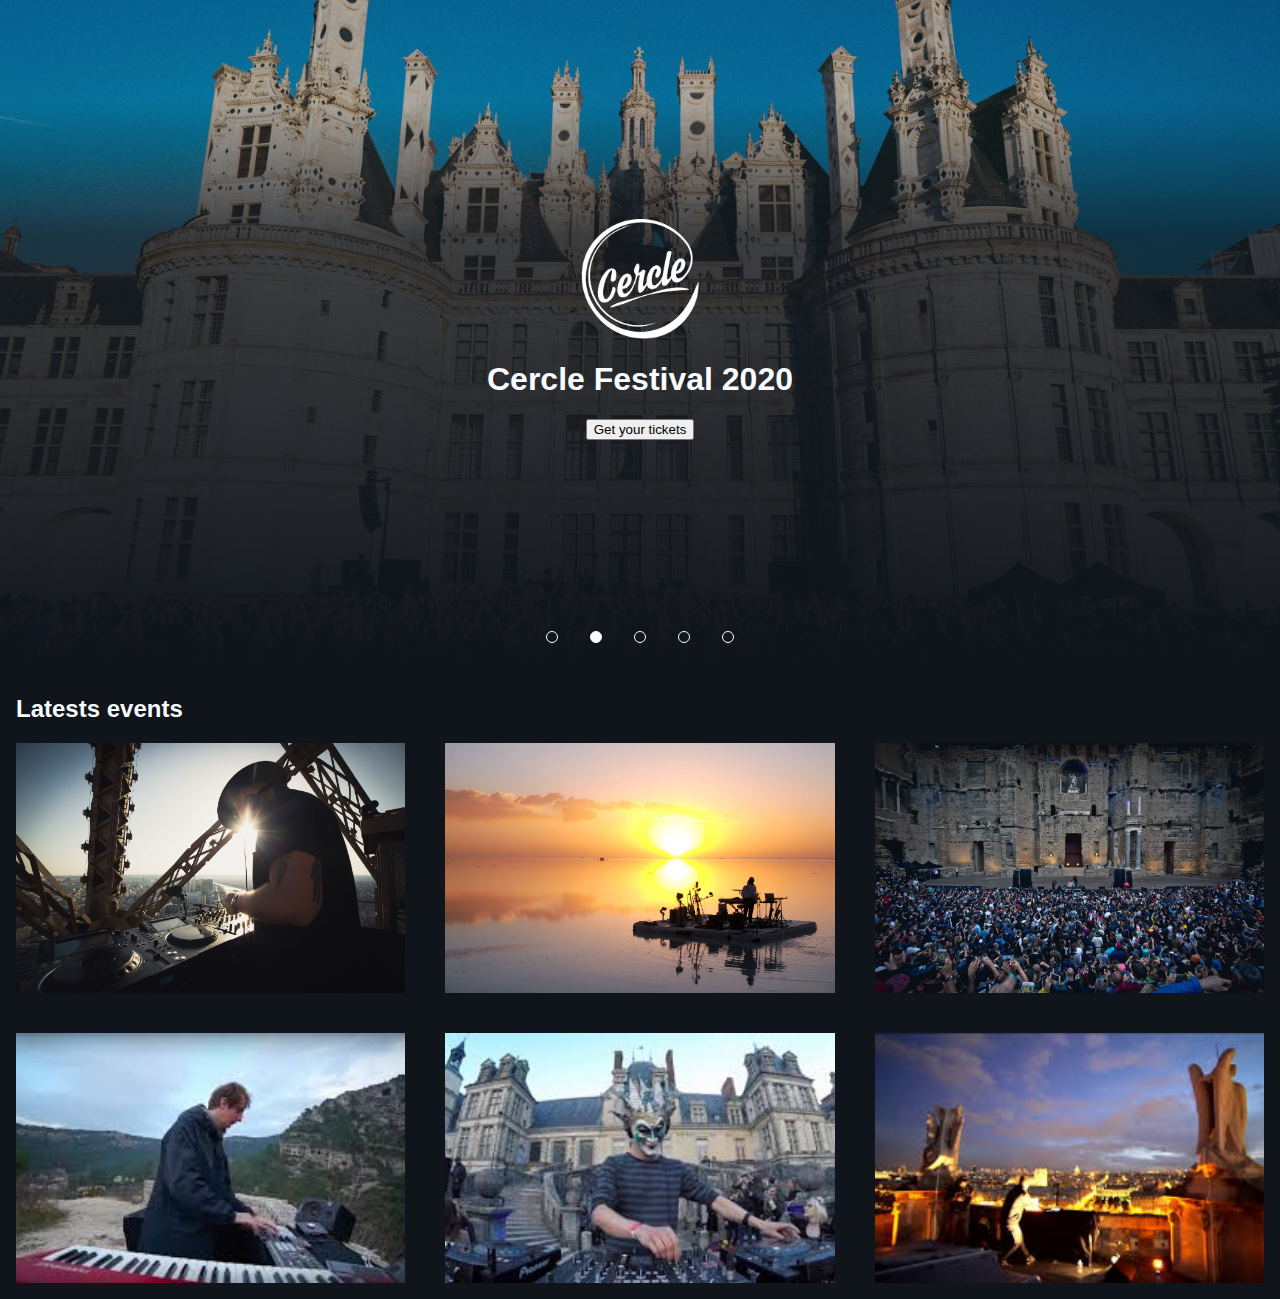
==== index.html @ 2aad7b64 "Estructura basica y estilo de la pagina principal" ====
<!DOCTYPE html>
<html lang="en">
	<head>
		<meta charset="UTF-8" />
		<meta name="viewport" content="width=device-width, initial-scale=1.0" />
		<title>Cercle</title>
        <link rel="stylesheet" href="./css/styles.css" />
        <link rel="stylesheet" href="./css/nav.css" />
        <link rel="stylesheet" href="./css/header.css" />
        <link rel="stylesheet" href="./css/grid.css" />
	</head>
	<body>
		<nav class="nav">
            
        </nav>

		<header class="header">
            <img src="./img/logo.png" alt="">
			<h1>Cercle Festival 2020</h1>
            <button>Get your tickets</button>
            <div class="header__carrousel-dots">
                <div class="dot"></div>
                <div class="dot dot--active"></div>
                <div class="dot"></div>
                <div class="dot"></div>
                <div class="dot"></div>
            </div>
		</header>

		<main>
			<section class="section latest-events">
				<h2>Latests events</h2>
				<div class="grid-container">
					<a href="detail.html">
						<article class="grid-container__item item item-kolsch">
							<div class="item__info">
								<h1 class="item__title">Kölsch</h1>
								<h2 class="item__subtitle">Tour Eiffel</h2>
								<p class="item__description">
									Kölsch playing live at the top of the Eiffel Tower
								</p>
							</div>
							<i class="item__icon item__icon-like"></i>
						</article>
					</a>
					<a href="detail.html">
						<article class="grid-container__item item item-fkj">
							<div class="item__info">
								<h3 class="item__title">FKJ</h3>
								<h4 class="item__subtitle">Salar de Uyuni</h4>
								<p class="item__description">
									FKJ playing an exclusive live set in world's largest salt flat
								</p>
							</div>
							<i class="item__icon item__icon-like-full"></i>
						</article>
					</a>
					<a href="detail.html">
						<article class="grid-container__item item item-solomun">
							<div class="item__info">
								<h3 class="item__title">Solomun</h3>
								<h4 class="item__subtitle">Théâtre Antique d'Orange</h4>
								<p class="item__description">
									Solomun playing his unique DJ set in this amazing roman
									theater
								</p>
							</div>
							<i class="item__icon item__icon-like"></i>
						</article>
					</a>
					<a href="detail.html">
						<article class="grid-container__item item item-loffler">
							<div class="item__info">
								<h3 class="item__title">Christian Löffler</h3>
								<h4 class="item__subtitle">Fontaine de Vaucluse</h4>
								<p class="item__description">
									Christian Löffler playing live in a castle ruin in the
									beautiful south of France
								</p>
							</div>
							<i class="item__icon item__icon-like"></i>
						</article>
					</a>
					<a href="detail.html">
						<article class="grid-container__item item item-brejcha">
							<div class="item__info">
								<h3 class="item__title">Boris Brejcha</h3>
								<h4 class="item__subtitle">Château de Fontainebleau</h4>
								<p class="item__description">
									First set of Boris Brejcha playing for Cercle at Château de Fontainebleau
								</p>
							</div>
							<i class="item__icon item__icon-like"></i>
						</article>
					</a>
					<a href="detail.html">
						<article class="grid-container__item item item-nto">
							<div class="item__info">
								<h3 class="item__title">N'to</h3>
								<h4 class="item__subtitle">Tour Saint-Jacques</h4>
								<p class="item__description">
									N'to live set with a perfect night landscape of the city of Paris.
								</p>
							</div>
							<i class="item__icon item__icon-like"></i>
						</article>
					</a>
				</div>
			</section>
		</main>
	</body>
</html>
---- css/styles.css ----
:root {
    --color-black: #10151B;
    --color-primary: #19232F;
    --color-pearl: #F8FBFF;
    
}

html {
	box-sizing: border-box;
}

*,
*:before,
*:after {
	box-sizing: inherit;
}

body {
    margin: 0;
    padding: 0;
}

img, video {
    max-width: 100%;
}

html {
    background-color: var(--color-black);
    color: var(--color-pearl);
}

* {
    font-family: 'Open Sans', Arial, Helvetica, sans-serif;
}
---- css/header.css ----
.header {
	position: relative;
	height: 35vh;
	overflow: hidden;
	display: flex;
	flex-direction: column;
	justify-content: center;
	align-items: center;
	padding: 1rem;
	background-image: linear-gradient(
			to top,
			var(--color-black),
			rgba(17, 22, 29, 0.8) 65%,
			rgba(17, 22, 29, 0.3) 85%
		),
		url("../img/header_bg.jpg");
	background-position: center;
	background-repeat: no-repeat;
	background-size: cover;
}

.header img {
	height: 60px;
}

.header__carrousel-dots {
    position: absolute;
    bottom: 32px;
	display: flex;
}

.header__carrousel-dots .dot {
	height: 8px;
	width: 8px;
	margin: 0 16px;
	border-radius: 50%;
	border: 1px solid var(--color-pearl);
}

.header__carrousel-dots .dot--active {
	background-color: var(--color-pearl);
}

@media (min-width: 536px) {
	.header {
		padding-bottom: 2rem;
		height: 45vh;
	}
}

@media (min-width: 768px) {
	.header {
		height: 60vh;
	}

	.header img {
		height: 80px;
    }

	.header__carrousel-dots .dot {
		height: 12px;
		width: 12px;
    }
}

@media (min-width: 992px) {
	.header {
		height: 75vh;
	}

	.header img {
		height: 120px;
	}
}

@media (min-width: 1440px) {
	.header {
		margin-left: calc(-50vw + 50%);
		margin-right: calc(-50vw + 50%);
	}
}
---- css/grid.css ----
main {
	margin: 1rem;
}

.grid-container {
	display: grid;
	grid-template-columns: 1fr;
	gap: 16px;
}

.grid-container__item {
	height: 200px;
	background-color: darkslategray;
}

.item {
	position: relative;
	display: flex;
	flex-direction: column;
	justify-content: flex-end;
	align-items: flex-end;

	background-repeat: no-repeat;
	background-position: center;
	background-size: cover;
}

.item-kolsch {
	background-image: url("../img/kolsch_bg.jpg");
}

.item-solomun {
	background-image: url("../img/solomun_bg.jpg");
}

.item-fkj {
	background-image: url("../img/fkj_bg.jpg");
}

.item-loffler {
	background-image: url("../img/christian-loffler_bg.jpeg");
}

.item-brejcha {
	background-image: url("../img/boris-brejcha_bg.jpeg");
}

.item-nto {
	background-image: url("../img/nto_bg.jpeg");
}

.item__info {
	opacity: 0;
	display: flex;
	flex-direction: column;
	justify-content: flex-end;
	align-items: flex-end;
	height: 100%;
	width: 100%;
	padding: 8px 16px;
}

.item__info:hover {
	opacity: 1;
	background-color: rgba(17, 22, 29, 0.5);
}

.item__title,
.item__subtitle,
.item__description {
	text-align: end;
}

.item__title {
	font-size: 1.5rem;
	margin: 0.5rem 0;
	font-weight: normal;
}

.item__subtitle {
	font-size: 1rem;
	margin: 0.5rem 0;
	font-weight: normal;
}

.item__description {
	font-size: 0.8rem;
	font-weight: lighter;
}

.item__icon {
	position: absolute;
	top: 16px;
	right: 16px;
}

.item__icon-like::before {
	content: "\e9d7";
}

.item__icon-like-full::before {
	content: "\e9d9";
}

@media (min-width: 536px) {
	.grid-container {
		margin: 0 15%;
	}
}

@media (min-width: 768px) {
    .latest-events h2,
    .related h2 {
        text-align: left;
    }    

	.grid-container {
		margin: 0;
		grid-template-columns: repeat(2, 1fr);
	}

	.grid-container__item {
		height: 250px;
	}
}

@media (min-width: 992px) {
	.grid-container {
		grid-template-columns: repeat(3, 1fr);
		gap: 40px;
	}
}
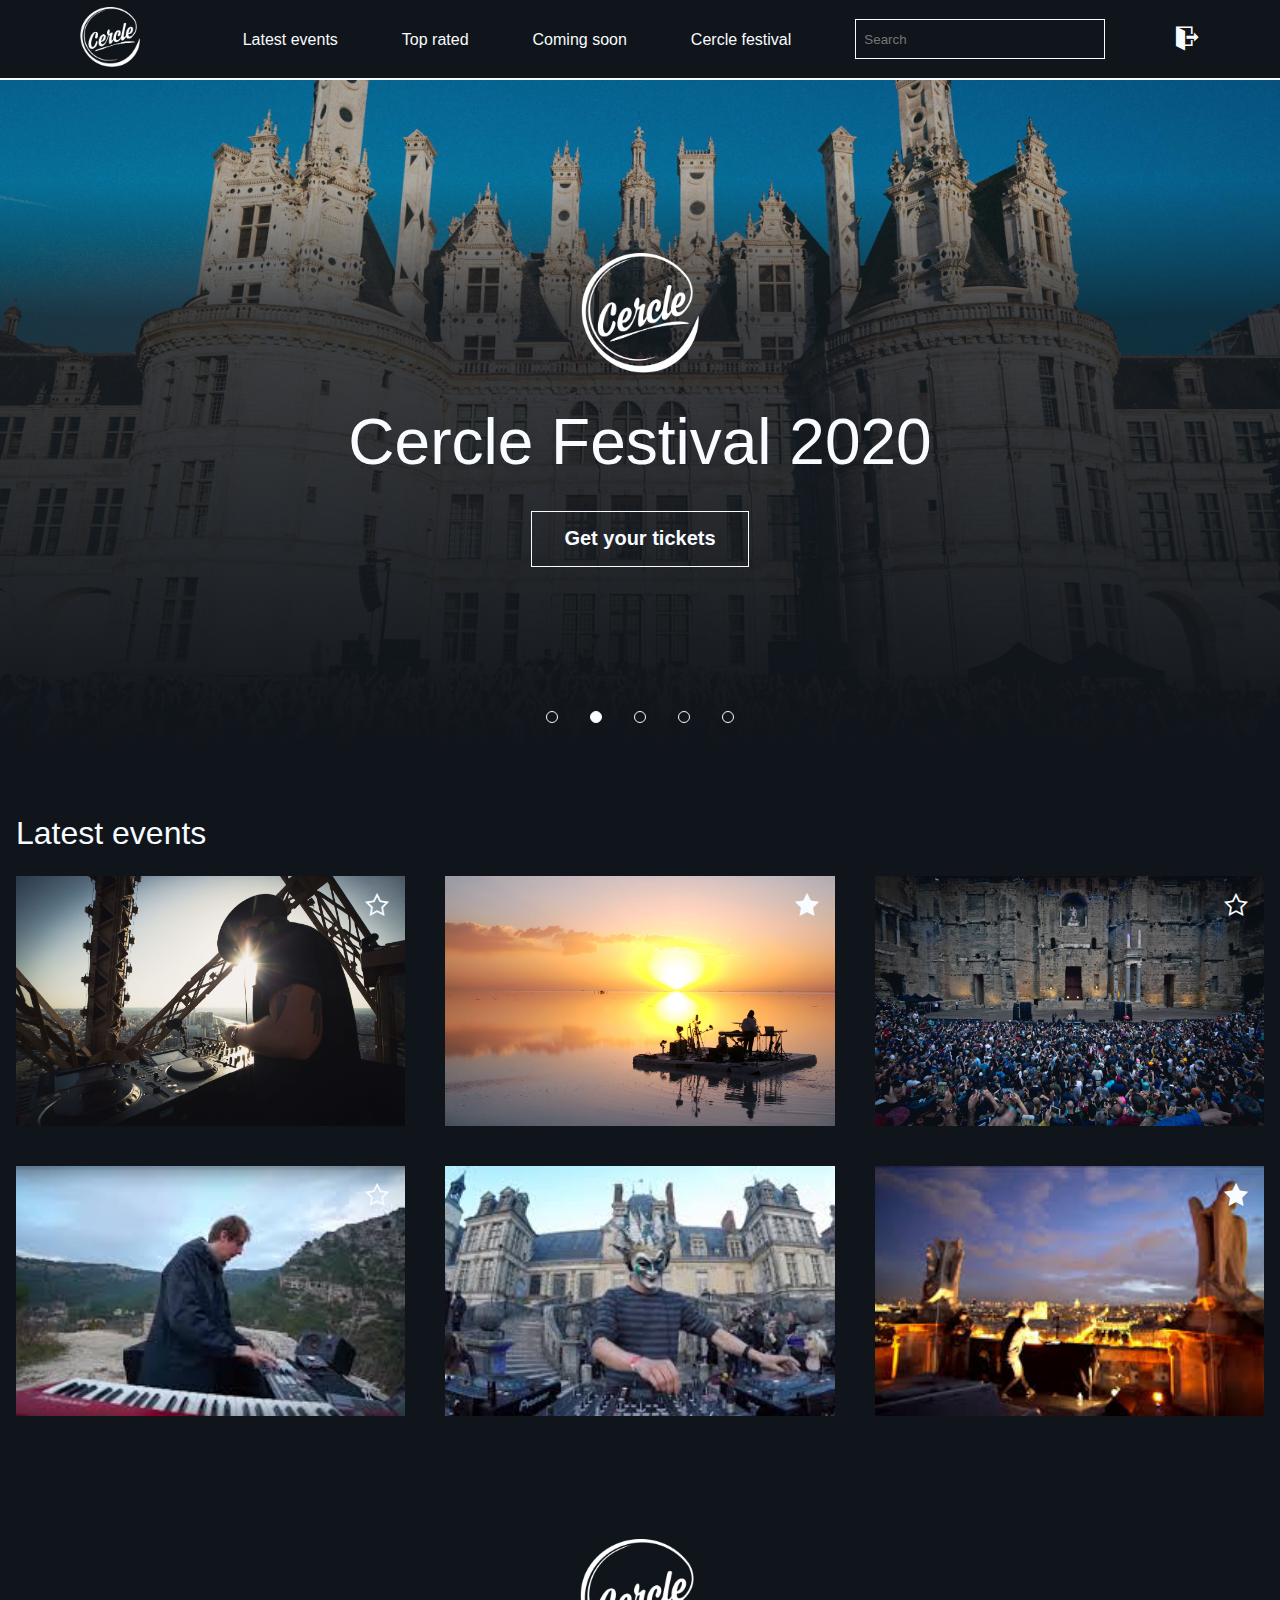
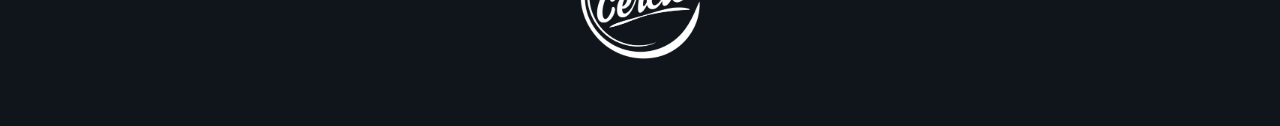
==== commit 99d2b555: "Añadido footer y ajustes en navegación" ====
--- a/index.html
+++ b/index.html
@@ -8,16 +8,44 @@
         <link rel="stylesheet" href="./css/nav.css" />
         <link rel="stylesheet" href="./css/header.css" />
         <link rel="stylesheet" href="./css/grid.css" />
+        <link rel="stylesheet" href="./css/footer.css" />
 	</head>
 	<body>
 		<nav class="nav">
-            
+            <a href="#" class="nav__logo--clickable">
+                <img src="./img/logo.png" alt="Cercle" class="nav__logo">
+            </a>
+			<input type="checkbox" id="nav__burger-checkbox" />
+			<label for="nav__burger-checkbox" class="nav__burger-label"></label>
+
+			<ul class="nav__list">
+				<li class="nav__list__item">
+					<a href="#latest-events">Latest events</a>
+				</li>
+				<li class="nav__list__item">
+					<a href="404.html">Top rated</a>
+				</li>
+				<li class="nav__list__item">
+					<a href="coming-soon.html">Coming soon</a>
+				</li>
+				<li class="nav__list__item">
+					<a href="404.html">Cercle festival</a>
+                </li>
+                <li class="nav__list__item nav__list__item-searchbar">
+                    <input type="search" placeholder="Search">
+                </li>
+            </ul>
+            <a href="login.html">
+                <i class="nav__icon nav__icon-logout"></i>
+            </a>
         </nav>
 
 		<header class="header">
-            <img src="./img/logo.png" alt="">
-			<h1>Cercle Festival 2020</h1>
-            <button>Get your tickets</button>
+            <img src="./img/logo.png" alt="Cercle">
+            <h1>Cercle Festival 2020</h1>
+            <a href="404.html">
+                <button>Get your tickets</button>
+            </a>
             <div class="header__carrousel-dots">
                 <div class="dot"></div>
                 <div class="dot dot--active"></div>
@@ -28,8 +56,8 @@
 		</header>
 
 		<main>
-			<section class="section latest-events">
-				<h2>Latests events</h2>
+			<section class="section latest-events" id="latest-events">
+				<h2>Latest events</h2>
 				<div class="grid-container">
 					<a href="detail.html">
 						<article class="grid-container__item item item-kolsch">
@@ -102,11 +130,16 @@
 									N'to live set with a perfect night landscape of the city of Paris.
 								</p>
 							</div>
-							<i class="item__icon item__icon-like"></i>
+							<i class="item__icon item__icon-like-full"></i>
 						</article>
 					</a>
 				</div>
 			</section>
-		</main>
+        </main>
+        <footer class="footer">
+            <a href="#">
+                <img src="./img/logo.png" alt="Cercle">
+            </a>
+        </footer>
 	</body>
 </html>
--- a/css/styles.css
+++ b/css/styles.css
@@ -1,8 +1,17 @@
+@font-face {
+    font-family: "Icons-Font";
+    src:    url("../fonts/icomoon.eot"),
+            url("../fonts/icomoon.woff") format("woff"),
+            url("../fonts/icomoon.ttf") format("truetype");
+    font-weight: normal;
+    font-style: normal;
+}
+
 :root {
     --color-black: #10151B;
     --color-primary: #19232F;
     --color-pearl: #F8FBFF;
-    
+    --nav-height: 80px;
 }
 
 html {
@@ -16,12 +25,20 @@
 }
 
 body {
-    margin: 0;
+    margin: 0 auto;
     padding: 0;
+    max-width: 1440px;
+    overflow-x: hidden;
 }
 
 img, video {
     max-width: 100%;
+    outline: none;
+}
+
+a {
+    text-decoration: none;
+    color: var(--color-pearl);
 }
 
 html {
@@ -31,4 +48,102 @@
 
 * {
     font-family: 'Open Sans', Arial, Helvetica, sans-serif;
+}
+
+h1,
+h2,
+h3,
+h4,
+h5,
+h6 {
+    margin: 0;
+    font-family: 'Montserrat', Arial, Helvetica, sans-serif;
+    font-weight: normal;
+    text-align: center;
+}
+
+p {
+    margin: 0;
+    font-size: 14px;
+    font-weight: lighter;
+}
+
+h1 {
+    font-size: 24px;
+    margin: 16px 0;
+    text-align: center;
+}
+
+h2 {
+    font-size: 20px;
+    margin: 24px 0;
+}
+
+h3 {
+    font-size: 16px;
+    margin: 24px 0;
+}
+
+i[class*="icon-"]::before,
+i[class*="icon-"]::after {
+    font-family: "Icons-Font";
+    font-size: 24px;
+    font-style: normal;
+}
+
+button {
+    min-height: 32px;
+    padding: 8px 16px;
+    border: 1px solid var(--color-pearl);
+    background-color: transparent;
+    border-radius: 0;
+    font-weight: bold;
+    color: var(--color-pearl);
+}
+
+button:hover {
+    background-color: var(--color-pearl);
+    color: var(--color-black);
+    cursor: pointer;
+}
+
+button:focus {
+    outline: none;
+}
+
+section {
+    margin: 60px 0;
+}
+
+@media (min-width: 536px) {
+    h1 {
+        font-size: 32px;
+    }
+}
+
+@media (min-width: 768px) {
+
+    h1 {
+        font-size: 40px;
+        margin: 24px 0;
+    }
+
+    h2 {
+        font-size: 32px;
+        margin: 24px 0;
+    }
+
+    button {
+        height: 56px;
+        font-size: 20px;
+        padding: 8px 32px;
+    }
+}
+
+@media (min-width: 992px) {
+
+    h1 {
+        font-size: 64px;
+        margin: 32px 0;
+    }
 }--- a/css/nav.css
+++ b/css/nav.css
@@ -0,0 +1,139 @@
+body {
+	margin-top: var(--nav-height);
+}
+
+.nav {
+	height: var(--nav-height);
+	position: fixed;
+	width: 100%;
+	top: 0;
+	left: 0;
+	z-index: 9999;
+	padding: 0 80px;
+	border-bottom: 2px solid var(--color-pearl);
+	background-color: var(--color-black);
+	display: flex;
+	align-items: center;
+	justify-content: space-between;
+}
+
+.nav__logo {
+    height: 60px;
+    width: 60px;
+}
+
+.nav__list {
+	height: 100%;
+	display: flex;
+	list-style: none;
+	margin: 0;
+	padding: 0;
+}
+
+.nav__list__item {
+	display: flex;
+	justify-content: center;
+	align-items: center;
+}
+
+.nav__list__item > a {
+	display: block;
+	height: 100%;
+	line-height: var(--nav-height);
+	padding: 0 32px;
+	transition: all 0.25s ease-in-out;
+}
+
+.nav__list__item > a:hover {
+	background-color: var(--color-pearl);
+	color: var(--color-black);
+}
+
+.nav__list__item > input {
+	height: 40px;
+	width: 250px;
+	margin-left: 32px;
+	padding: 0 8px;
+	outline: none;
+	border: 1px solid var(--color-pearl);
+	background-color: var(--color-black);
+	color: var(--color-pearl);
+}
+
+.nav__icon-logout::before {
+	content: "\ea14";
+}
+
+#nav__burger-checkbox {
+	display: none;
+}
+
+.nav__burger-label {
+	width: var(--nav-height);
+    height: var(--nav-height);
+
+    position: absolute;
+    top: 0;
+    left: 60px;
+    font-size: 40px;
+	cursor: pointer;
+	display: none;
+}
+
+.nav__burger-label::before {
+    content: '';
+    background-color: var(--color-pearl);
+    width: 32px;
+    height: 2px;
+    position: absolute;
+    left: 26px;
+    top: 26px;
+    box-shadow: 0 0.3em 0 0 var(--color-pearl), 0 0.6em 0 0 var(--color-pearl);
+}
+
+@media all and (max-width: 1200px) {
+
+    .nav {
+        display: flex;
+    }
+
+    .nav__burger-label {
+        display: block;
+    }
+
+    .nav__logo--clickable {
+        position: relative;
+        top: 0;
+        left: calc(50% - 30px);
+    }
+
+	.nav__list__item > a,
+	.nav__list__item-searchbar {
+		text-align: center;
+    }
+    
+    .nav__list__item-searchbar {
+        padding: 32px 0;
+    }
+
+	.nav__list {
+		position: fixed;
+		width: 100%;
+		height: 100vh;
+		background: var(--color-black);
+        top: var(--nav-height);
+        left: 0;
+        opacity: 1;
+		transition: opacity 750ms ease-out;
+        z-index: 100;
+        flex-direction: column;
+    }
+    
+    .nav__list__item {
+        display: block;
+    }
+
+    #nav__burger-checkbox:checked ~ .nav__list {
+        display: none;
+    }    
+}
--- a/css/footer.css
+++ b/css/footer.css
@@ -0,0 +1,18 @@
+.footer {
+    height: 250px;
+    display: flex;
+    justify-content: center;
+    align-items: center;
+}
+
+.footer img {
+    height: 80px;
+    width: 80px;
+}
+
+@media (min-width: 768px) {
+    .footer img {
+        height: 120px;
+        width: 120px;
+    }
+}